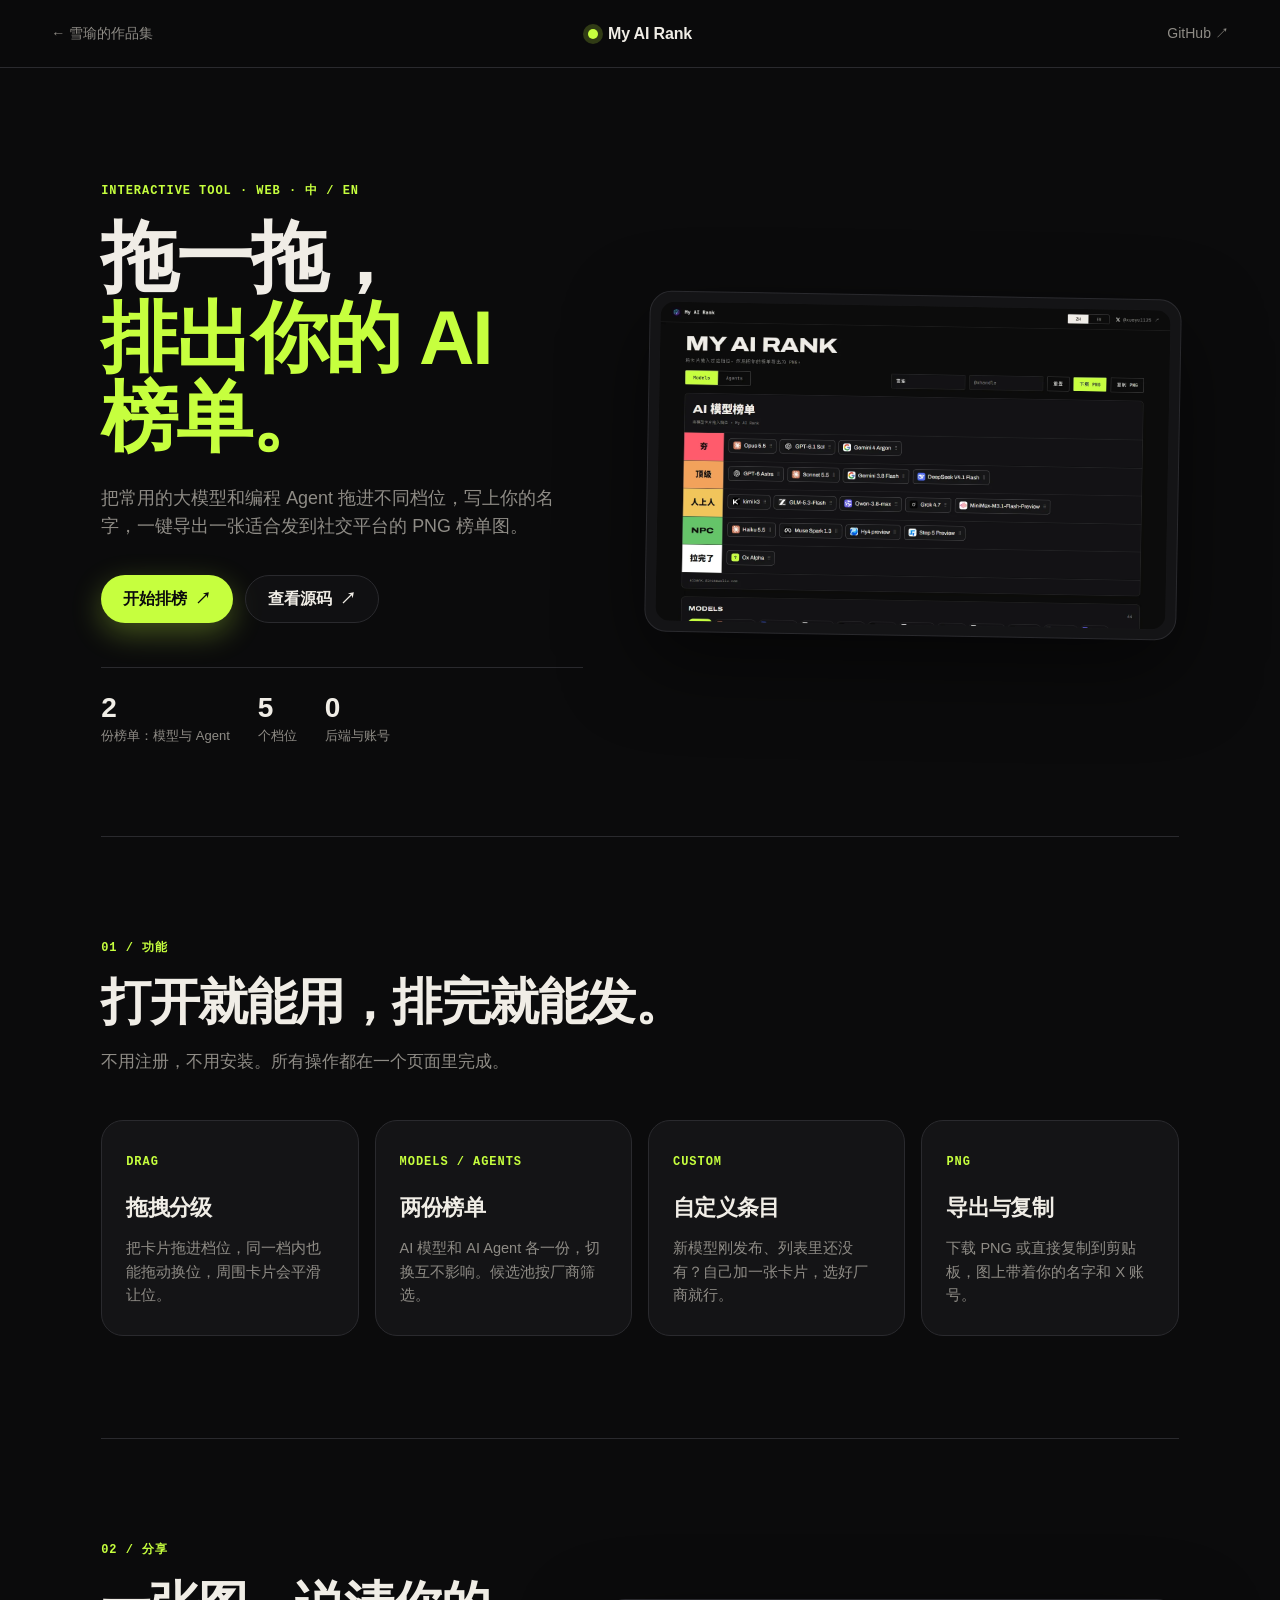
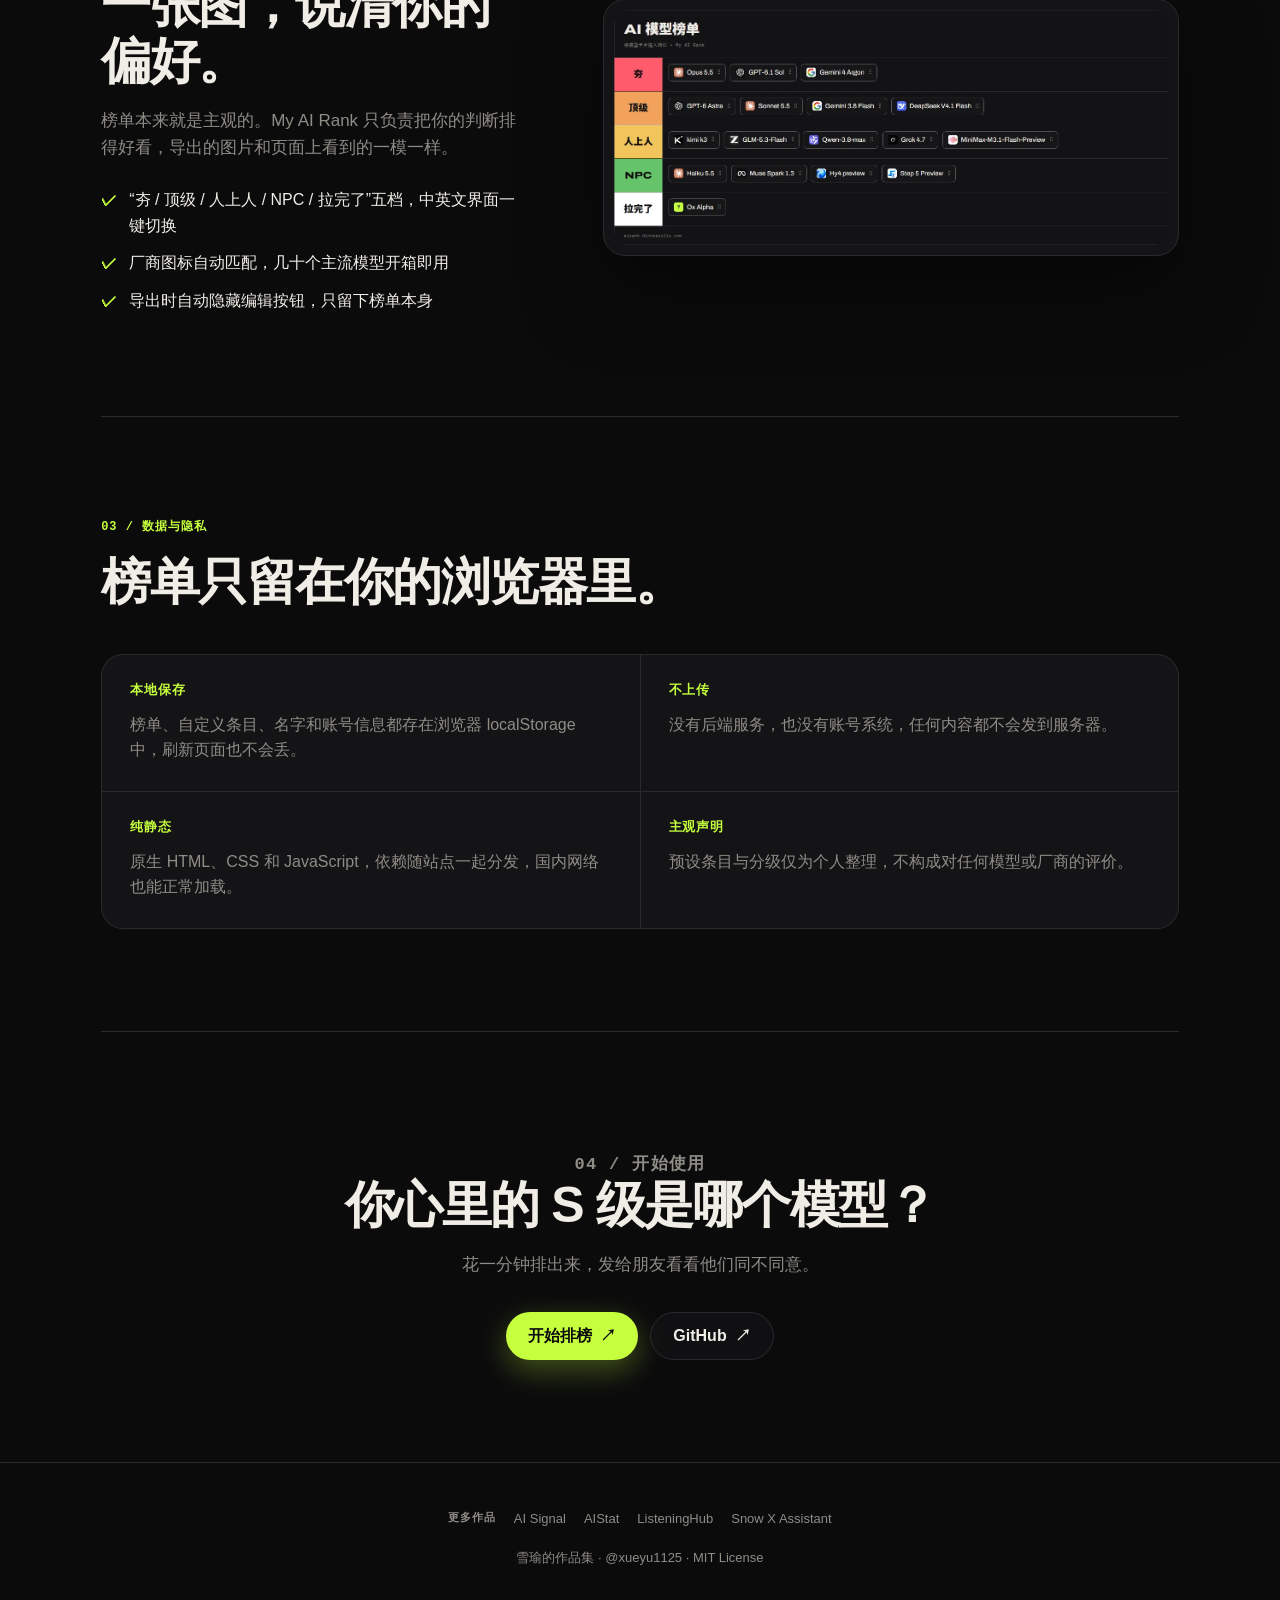
==== ai-rank/index.html @ 61bb30a6 "feat: 每个作品新增产品介绍页，整行展示 AI 排行榜与 AIStat，移除 About 区" ====
<!doctype html>
<html lang="zh-CN">
<head>
  <meta charset="UTF-8">
  <meta name="viewport" content="width=device-width, initial-scale=1">
  <meta name="description" content="My AI Rank：在浏览器里拖拽排出你的 AI 模型与 Agent 分级榜单，一键导出 PNG。纯静态，数据只存本地。">
  <meta name="theme-color" content="#0b0b0c">
  <title>My AI Rank — 拖一拖，排出你的 AI 榜单</title>
  <link rel="icon" href="../assets/favicon.svg?v=4" type="image/svg+xml">
  <link rel="stylesheet" href="../assets/product.css">
</head>
<body class="theme-rank">
  <a class="skip-link" href="#main">跳到主要内容</a>

  <header class="bar">
    <a class="back" href="../#work"><span aria-hidden="true">←</span> 雪瑜的作品集</a>
    <a class="product" href="#top"><span class="product-dot" aria-hidden="true"></span><span>My AI Rank</span></a>
    <a class="bar-link" href="https://github.com/Andrew-liu/ai-rank" target="_blank" rel="noopener noreferrer">GitHub <span aria-hidden="true">↗</span></a>
  </header>

  <main id="main">
    <section class="hero" id="top" aria-labelledby="hero-title">
      <div class="hero-copy">
        <p class="eyebrow">Interactive tool · Web · 中 / EN</p>
        <h1 id="hero-title">拖一拖，<br><span>排出你的 AI 榜单。</span></h1>
        <p class="lead">把常用的大模型和编程 Agent 拖进不同档位，写上你的名字，一键导出一张适合发到社交平台的 PNG 榜单图。</p>
        <div class="actions">
          <a class="btn btn-primary" href="https://airank.dinosaurliu.com/" target="_blank" rel="noopener noreferrer">开始排榜 <span aria-hidden="true">↗</span></a>
          <a class="btn btn-ghost" href="https://github.com/Andrew-liu/ai-rank" target="_blank" rel="noopener noreferrer">查看源码 <span aria-hidden="true">↗</span></a>
        </div>
        <ul class="facts" aria-label="项目特点">
          <li><b>2</b><span>份榜单：模型与 Agent</span></li>
          <li><b>5</b><span>个档位</span></li>
          <li><b>0</b><span>后端与账号</span></li>
        </ul>
      </div>
      <figure class="shot">
        <img src="images/hero.webp" width="1440" height="900" alt="My AI Rank 界面：五个档位中摆放着多个 AI 模型卡片">
      </figure>
    </section>

    <section class="section" aria-labelledby="features-title">
      <div class="section-head">
        <p class="kicker">01 / 功能</p>
        <h2 id="features-title">打开就能用，排完就能发。</h2>
        <p>不用注册，不用安装。所有操作都在一个页面里完成。</p>
      </div>
      <div class="features">
        <article class="feature">
          <span class="feature-num">DRAG</span>
          <h3>拖拽分级</h3>
          <p>把卡片拖进档位，同一档内也能拖动换位，周围卡片会平滑让位。</p>
        </article>
        <article class="feature">
          <span class="feature-num">MODELS / AGENTS</span>
          <h3>两份榜单</h3>
          <p>AI 模型和 AI Agent 各一份，切换互不影响。候选池按厂商筛选。</p>
        </article>
        <article class="feature">
          <span class="feature-num">CUSTOM</span>
          <h3>自定义条目</h3>
          <p>新模型刚发布、列表里还没有？自己加一张卡片，选好厂商就行。</p>
        </article>
        <article class="feature">
          <span class="feature-num">PNG</span>
          <h3>导出与复制</h3>
          <p>下载 PNG 或直接复制到剪贴板，图上带着你的名字和 X 账号。</p>
        </article>
      </div>
    </section>

    <section class="section split reverse" aria-labelledby="share-title">
      <div class="split-copy">
        <p class="kicker">02 / 分享</p>
        <h2 id="share-title">一张图，说清你的偏好。</h2>
        <p>榜单本来就是主观的。My AI Rank 只负责把你的判断排得好看，导出的图片和页面上看到的一模一样。</p>
        <ul class="ticks">
          <li>“夯 / 顶级 / 人上人 / NPC / 拉完了”五档，中英文界面一键切换</li>
          <li>厂商图标自动匹配，几十个主流模型开箱即用</li>
          <li>导出时自动隐藏编辑按钮，只留下榜单本身</li>
        </ul>
      </div>
      <figure class="shot">
        <img src="images/board.webp" width="1295" height="551" alt="导出前的 AI 模型榜单特写" loading="lazy">
      </figure>
    </section>

    <section class="section" aria-labelledby="privacy-title">
      <div class="section-head">
        <p class="kicker">03 / 数据与隐私</p>
        <h2 id="privacy-title">榜单只留在你的浏览器里。</h2>
      </div>
      <dl class="info-grid">
        <div><dt>本地保存</dt><dd>榜单、自定义条目、名字和账号信息都存在浏览器 localStorage 中，刷新页面也不会丢。</dd></div>
        <div><dt>不上传</dt><dd>没有后端服务，也没有账号系统，任何内容都不会发到服务器。</dd></div>
        <div><dt>纯静态</dt><dd>原生 HTML、CSS 和 JavaScript，依赖随站点一起分发，国内网络也能正常加载。</dd></div>
        <div><dt>主观声明</dt><dd>预设条目与分级仅为个人整理，不构成对任何模型或厂商的评价。</dd></div>
      </dl>
    </section>

    <section class="section cta" aria-labelledby="cta-title">
      <p class="kicker">04 / 开始使用</p>
      <h2 id="cta-title">你心里的 S 级是哪个模型？</h2>
      <p>花一分钟排出来，发给朋友看看他们同不同意。</p>
      <div class="actions center">
        <a class="btn btn-primary" href="https://airank.dinosaurliu.com/" target="_blank" rel="noopener noreferrer">开始排榜 <span aria-hidden="true">↗</span></a>
        <a class="btn btn-ghost" href="https://github.com/Andrew-liu/ai-rank" target="_blank" rel="noopener noreferrer">GitHub <span aria-hidden="true">↗</span></a>
      </div>
    </section>
  </main>

  <footer class="foot">
    <p class="more"><span>更多作品</span><a href="../ai-signal/">AI Signal</a><a href="../aistat/">AIStat</a><a href="../listeninghub/">ListeningHub</a><a href="../snow-x-assistant/">Snow X Assistant</a></p>
    <p><a href="../">雪瑜的作品集</a> · <a href="https://x.com/xueyu1125" target="_blank" rel="noopener noreferrer">@xueyu1125</a> · <a href="https://github.com/Andrew-liu/ai-rank/blob/main/LICENSE" target="_blank" rel="noopener noreferrer">MIT License</a></p>
  </footer>
</body>
</html>
---- assets/product.css ----
/* Shared stylesheet for portfolio product pages. Each page picks a theme via a body class. */
:root {
  --max: 1180px;
  --pad: clamp(20px, 4vw, 56px);
  --radius: 22px;
  --body: "Aptos", "Segoe UI", "PingFang SC", "Microsoft YaHei", sans-serif;
  --mono: "Cascadia Mono", "SFMono-Regular", Consolas, monospace;
  --display: "Arial Narrow", "Aptos Display", "PingFang SC", "Microsoft YaHei", sans-serif;
}

.theme-signal {
  --bg: #f5f0e6; --surface: #fbf8f1; --ink: #1a1712; --muted: #6b6357; --line: #d8cfbf;
  --accent: #b3261e; --accent-ink: #ffffff; --shadow: rgb(26 23 18 / .14); --bar: rgb(245 240 230 / .86);
  --display: "Songti SC", "Noto Serif SC", "Source Han Serif SC", "SimSun", Georgia, serif;
  --glow: radial-gradient(900px 520px at 85% -10%, rgb(179 38 30 / .08), transparent 60%);
}
.theme-rank {
  --bg: #0b0b0c; --surface: #141416; --ink: #f0ede6; --muted: #8f8c86; --line: #2a2a2e;
  --accent: #c6ff3e; --accent-ink: #0b0b0c; --shadow: rgb(0 0 0 / .5); --bar: rgb(11 11 12 / .84);
  --glow: radial-gradient(900px 520px at 85% -10%, rgb(198 255 62 / .1), transparent 60%);
}
.theme-aistat {
  --bg: #0f1d28; --surface: #172836; --ink: #eef4f8; --muted: #8da3b1; --line: #2a3f4e;
  --accent: #63d7e6; --accent-ink: #08202a; --shadow: rgb(2 10 16 / .5); --bar: rgb(15 29 40 / .84);
  --glow: radial-gradient(900px 520px at 85% -10%, rgb(99 215 230 / .16), transparent 60%);
}
.theme-listening {
  --bg: #f4f7fb; --surface: #ffffff; --ink: #172033; --muted: #5d6b82; --line: #dde4ef;
  --accent: #3f5ae6; --accent-ink: #ffffff; --shadow: rgb(23 32 51 / .12); --bar: rgb(244 247 251 / .86);
  --glow: radial-gradient(900px 520px at 90% -10%, rgb(192 79 216 / .12), transparent 60%), radial-gradient(800px 500px at 0% 0%, rgb(63 90 230 / .12), transparent 60%);
}

* { box-sizing: border-box; }
html { scroll-behavior: smooth; }
body {
  margin: 0;
  color: var(--ink);
  background: var(--glow), var(--bg);
  font-family: var(--body);
  line-height: 1.6;
  overflow-x: hidden;
}
a { color: inherit; text-decoration: none; }
img { display: block; max-width: 100%; height: auto; }
code { padding: 2px 6px; border-radius: 6px; background: color-mix(in srgb, var(--ink) 9%, transparent); font: .9em var(--mono); }
::selection { color: var(--accent-ink); background: var(--accent); }

.skip-link { position: fixed; z-index: 100; left: 16px; top: 12px; padding: 10px 14px; color: var(--accent-ink); background: var(--accent); transform: translateY(-150%); }
.skip-link:focus { transform: translateY(0); }

.bar {
  position: sticky;
  top: 0;
  z-index: 50;
  display: grid;
  grid-template-columns: 1fr auto 1fr;
  align-items: center;
  height: 68px;
  padding-inline: var(--pad);
  border-bottom: 1px solid var(--line);
  background: var(--bar);
  backdrop-filter: blur(14px);
}
.back, .bar-link { color: var(--muted); font-size: 14px; transition: color .2s ease; }
.back:hover, .bar-link:hover { color: var(--ink); }
.bar-link { justify-self: end; }
.product { display: inline-flex; align-items: center; gap: 10px; font-weight: 750; letter-spacing: -.01em; }
.product-dot { width: 10px; height: 10px; border-radius: 50%; background: var(--accent); box-shadow: 0 0 0 5px color-mix(in srgb, var(--accent) 20%, transparent); }

main { width: min(100%, var(--max)); margin-inline: auto; padding-inline: var(--pad); }

.hero {
  display: grid;
  grid-template-columns: minmax(0, .95fr) minmax(0, 1.05fr);
  gap: clamp(32px, 5vw, 72px);
  align-items: center;
  padding-block: clamp(56px, 9vw, 120px) clamp(48px, 7vw, 96px);
}
.eyebrow, .kicker { margin: 0 0 18px; color: var(--accent); font: 700 12px/1.4 var(--mono); letter-spacing: .08em; text-transform: uppercase; }
.theme-signal .eyebrow, .theme-signal .kicker, .theme-listening .eyebrow, .theme-listening .kicker { color: var(--accent); }
h1, h2, h3 { margin: 0; font-family: var(--display); letter-spacing: -.03em; }
h1 { font-size: clamp(42px, 6vw, 80px); line-height: 1.04; }
h1 span { color: var(--accent); }
.theme-listening h1 span { background: linear-gradient(90deg, #3f5ae6, #c04fd8); -webkit-background-clip: text; background-clip: text; color: transparent; }
.theme-signal h1, .theme-signal h2 { letter-spacing: -.01em; }
.lead { max-width: 520px; margin: 26px 0 0; color: var(--muted); font-size: clamp(16px, 1.4vw, 18px); }

.actions { display: flex; flex-wrap: wrap; gap: 12px; margin-top: 34px; }
.actions.center { justify-content: center; }
.btn { display: inline-flex; align-items: center; gap: 8px; min-height: 48px; padding: 0 22px; border-radius: 999px; font-weight: 700; transition: transform .2s ease, filter .2s ease, border-color .2s ease; }
.btn:hover { transform: translateY(-2px); }
.btn-primary { color: var(--accent-ink); background: var(--accent); box-shadow: 0 10px 30px color-mix(in srgb, var(--accent) 30%, transparent); }
.btn-primary:hover { filter: brightness(1.08); }
.btn-ghost { border: 1px solid var(--line); background: color-mix(in srgb, var(--surface) 60%, transparent); }
.btn-ghost:hover { border-color: var(--muted); }

.facts { display: flex; flex-wrap: wrap; gap: 28px; margin: 44px 0 0; padding: 26px 0 0; border-top: 1px solid var(--line); list-style: none; }
.facts li { display: grid; gap: 4px; }
.facts b { font: 700 28px/1 var(--display); }
.facts span { color: var(--muted); font-size: 13px; }

.shot { margin: 0; padding: 10px; border: 1px solid var(--line); border-radius: var(--radius); background: var(--surface); box-shadow: 0 30px 80px var(--shadow); }
.shot img { border-radius: 14px; }
.hero .shot { transform: rotate(1deg); transition: transform .4s ease; }
.hero .shot:hover { transform: rotate(0) translateY(-4px); }
.shot.portrait { justify-self: center; max-width: 400px; }

.section { padding-block: clamp(56px, 8vw, 104px); border-top: 1px solid var(--line); }
.section-head { max-width: 680px; margin-bottom: 44px; }
.section-head p:not(.kicker), .split-copy > p:not(.kicker) { margin: 18px 0 0; color: var(--muted); font-size: 17px; }
h2 { font-size: clamp(30px, 4vw, 50px); line-height: 1.12; }

.features { display: grid; grid-template-columns: repeat(auto-fit, minmax(230px, 1fr)); gap: 16px; }
.feature { padding: 26px 24px 28px; border: 1px solid var(--line); border-radius: var(--radius); background: var(--surface); transition: transform .25s ease, border-color .25s ease; }
.feature:hover { transform: translateY(-4px); border-color: color-mix(in srgb, var(--accent) 60%, var(--line)); }
.feature-num { color: var(--accent); font: 700 12px/1 var(--mono); letter-spacing: .08em; }
.feature h3 { margin-top: 18px; font-size: 22px; }
.feature p { margin: 12px 0 0; color: var(--muted); font-size: 14.5px; }

.split { display: grid; grid-template-columns: minmax(0, 1.15fr) minmax(0, .85fr); gap: clamp(36px, 6vw, 88px); align-items: center; }
.split.reverse { grid-template-columns: minmax(0, .85fr) minmax(0, 1.15fr); }
.ticks { display: grid; gap: 12px; margin: 26px 0 0; padding: 0; list-style: none; }
.ticks li { position: relative; padding-left: 28px; }
.ticks li::before { content: "✓"; position: absolute; left: 0; top: 0; color: var(--accent); font-weight: 800; }

.pipeline { display: grid; grid-template-columns: repeat(5, minmax(0, 1fr)); gap: 12px; margin: 0; padding: 0; list-style: none; counter-reset: step; }
.pipeline li { counter-increment: step; position: relative; display: grid; align-content: start; gap: 8px; padding: 22px 20px; border: 1px solid var(--line); border-radius: 18px; background: var(--surface); }
.pipeline li::before { content: "0" counter(step); color: var(--accent); font: 700 12px/1 var(--mono); }
.pipeline li:not(:last-child)::after { content: "→"; position: absolute; right: -11px; top: 50%; z-index: 1; display: grid; width: 22px; height: 22px; place-items: center; border-radius: 50%; color: var(--accent-ink); background: var(--accent); font-size: 12px; transform: translateY(-50%); }
.pipeline b { font-size: 16px; }
.pipeline span { color: var(--muted); font-size: 13.5px; }

.info-grid { display: grid; grid-template-columns: repeat(2, minmax(0, 1fr)); gap: 1px; margin: 0; border: 1px solid var(--line); border-radius: var(--radius); overflow: hidden; background: var(--line); }
.info-grid div { padding: 28px; background: var(--surface); }
.info-grid dt { color: var(--accent); font: 700 13px/1.3 var(--mono); letter-spacing: .06em; }
.info-grid dd { margin: 12px 0 0; color: var(--muted); }

.steps { display: grid; grid-template-columns: repeat(auto-fit, minmax(210px, 1fr)); gap: 16px; margin: 0; padding: 0; list-style: none; counter-reset: step; }
.steps li { counter-increment: step; display: grid; align-content: start; gap: 10px; padding: 24px; border: 1px solid var(--line); border-radius: var(--radius); }
.steps li::before { content: "0" counter(step); color: var(--accent); font: 700 13px/1 var(--mono); }
.steps b { font-size: 18px; }
.steps span { color: var(--muted); font-size: 14.5px; }
.steps a, .note a { color: var(--accent); }
.steps a:hover, .note a:hover { text-decoration: underline; }
.theme-rank .steps a, .theme-aistat .steps a { text-decoration: underline; text-underline-offset: 3px; }

.note { margin: 24px 0 0; padding: 16px 20px; border-left: 3px solid var(--accent); border-radius: 0 12px 12px 0; color: var(--muted); background: var(--surface); font-size: 14.5px; }

.cta { text-align: center; }
.cta h2 { max-width: 760px; margin-inline: auto; }
.cta p { max-width: 560px; margin: 18px auto 0; color: var(--muted); font-size: 17px; }

.foot { padding: 40px var(--pad) 56px; border-top: 1px solid var(--line); color: var(--muted); font-size: 13px; text-align: center; }
.foot p { margin: 6px 0; }
.foot a:hover { color: var(--ink); }
.more { display: flex; flex-wrap: wrap; justify-content: center; gap: 8px 18px; margin-bottom: 18px !important; }
.more span { font: 700 11px/1.8 var(--mono); letter-spacing: .08em; text-transform: uppercase; }

@media (max-width: 980px) {
  .hero, .split, .split.reverse { grid-template-columns: 1fr; }
  .split .shot { order: -1; }
  .hero .shot { transform: none; }
  .pipeline { grid-template-columns: 1fr; }
  .pipeline li:not(:last-child)::after { content: "↓"; right: auto; left: 50%; top: auto; bottom: -11px; transform: translateX(-50%); }
}

@media (max-width: 620px) {
  .bar { grid-template-columns: auto 1fr auto; gap: 12px; }
  .product span:last-child { display: none; }
  .product { justify-self: center; }
  .info-grid { grid-template-columns: 1fr; }
  .facts { gap: 22px; }
}

@media (prefers-reduced-motion: reduce) {
  *, *::before, *::after { transition: none !important; }
  html { scroll-behavior: auto; }
}
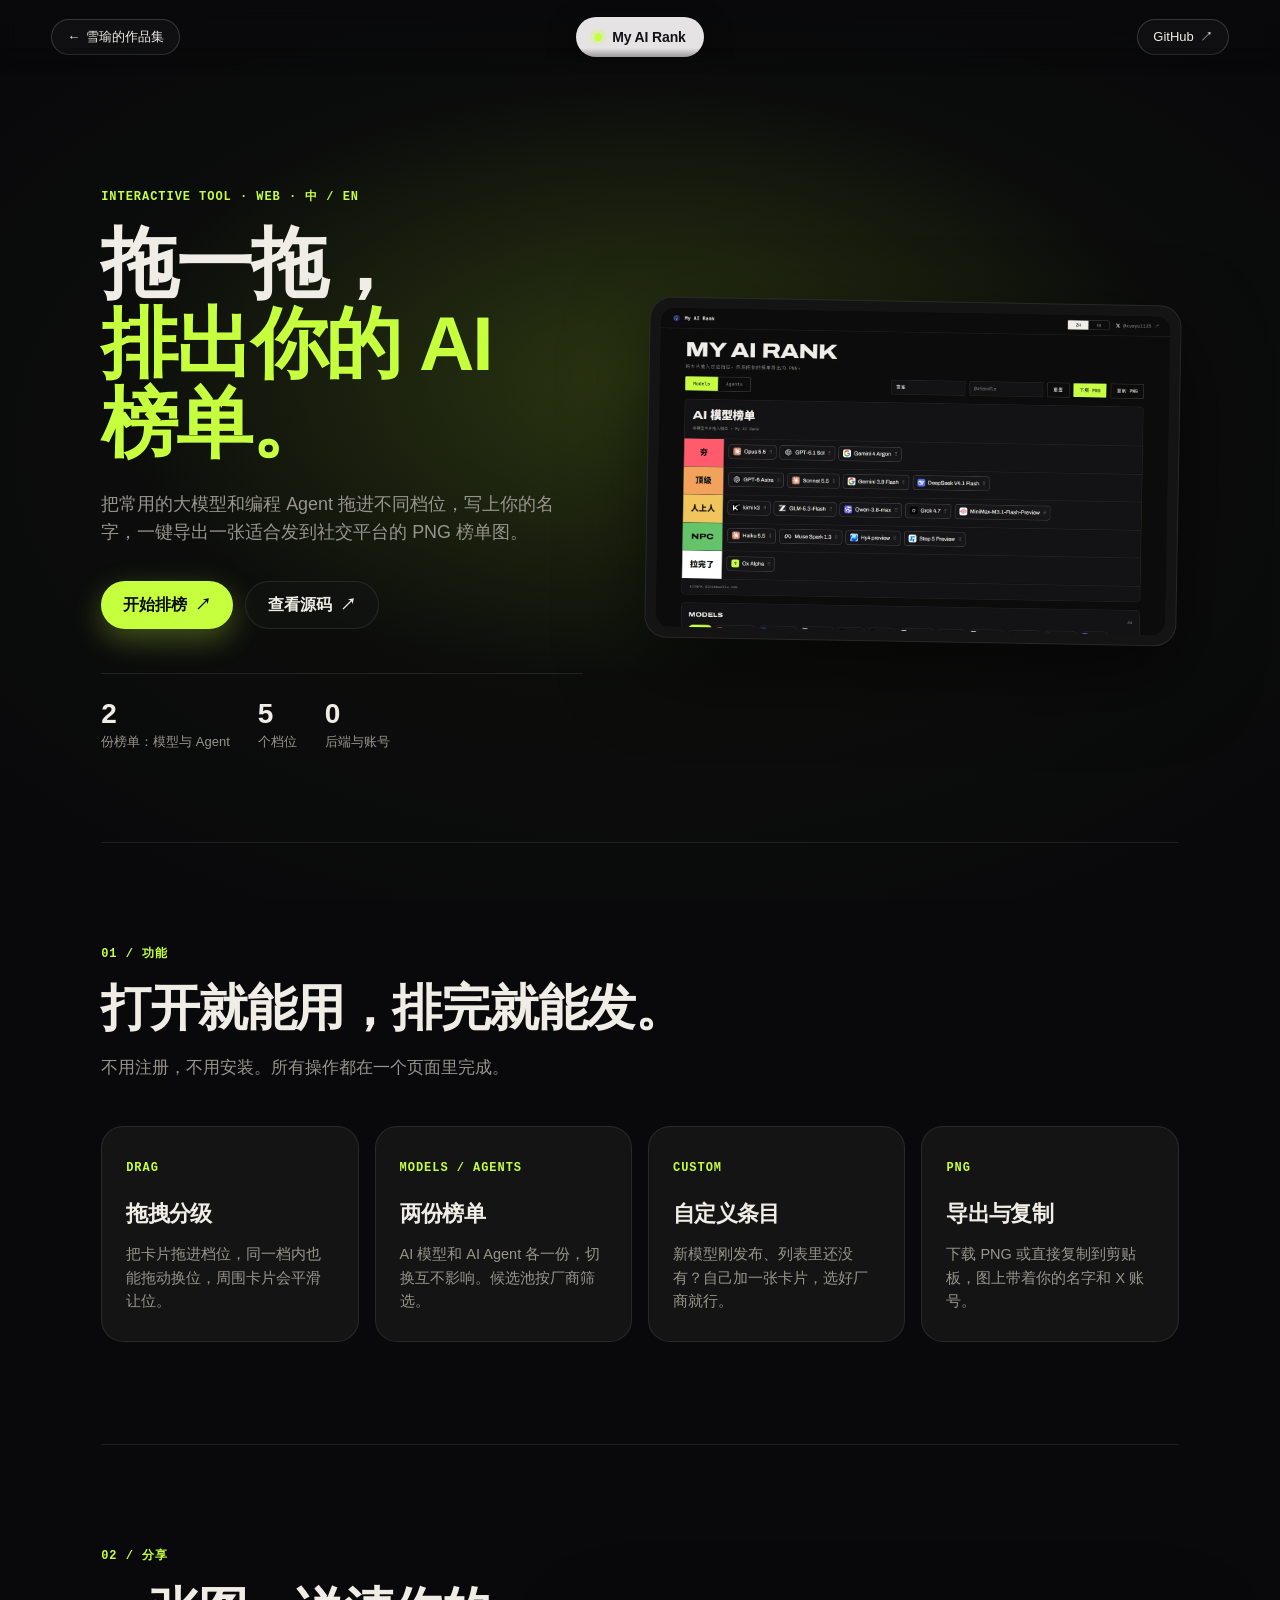
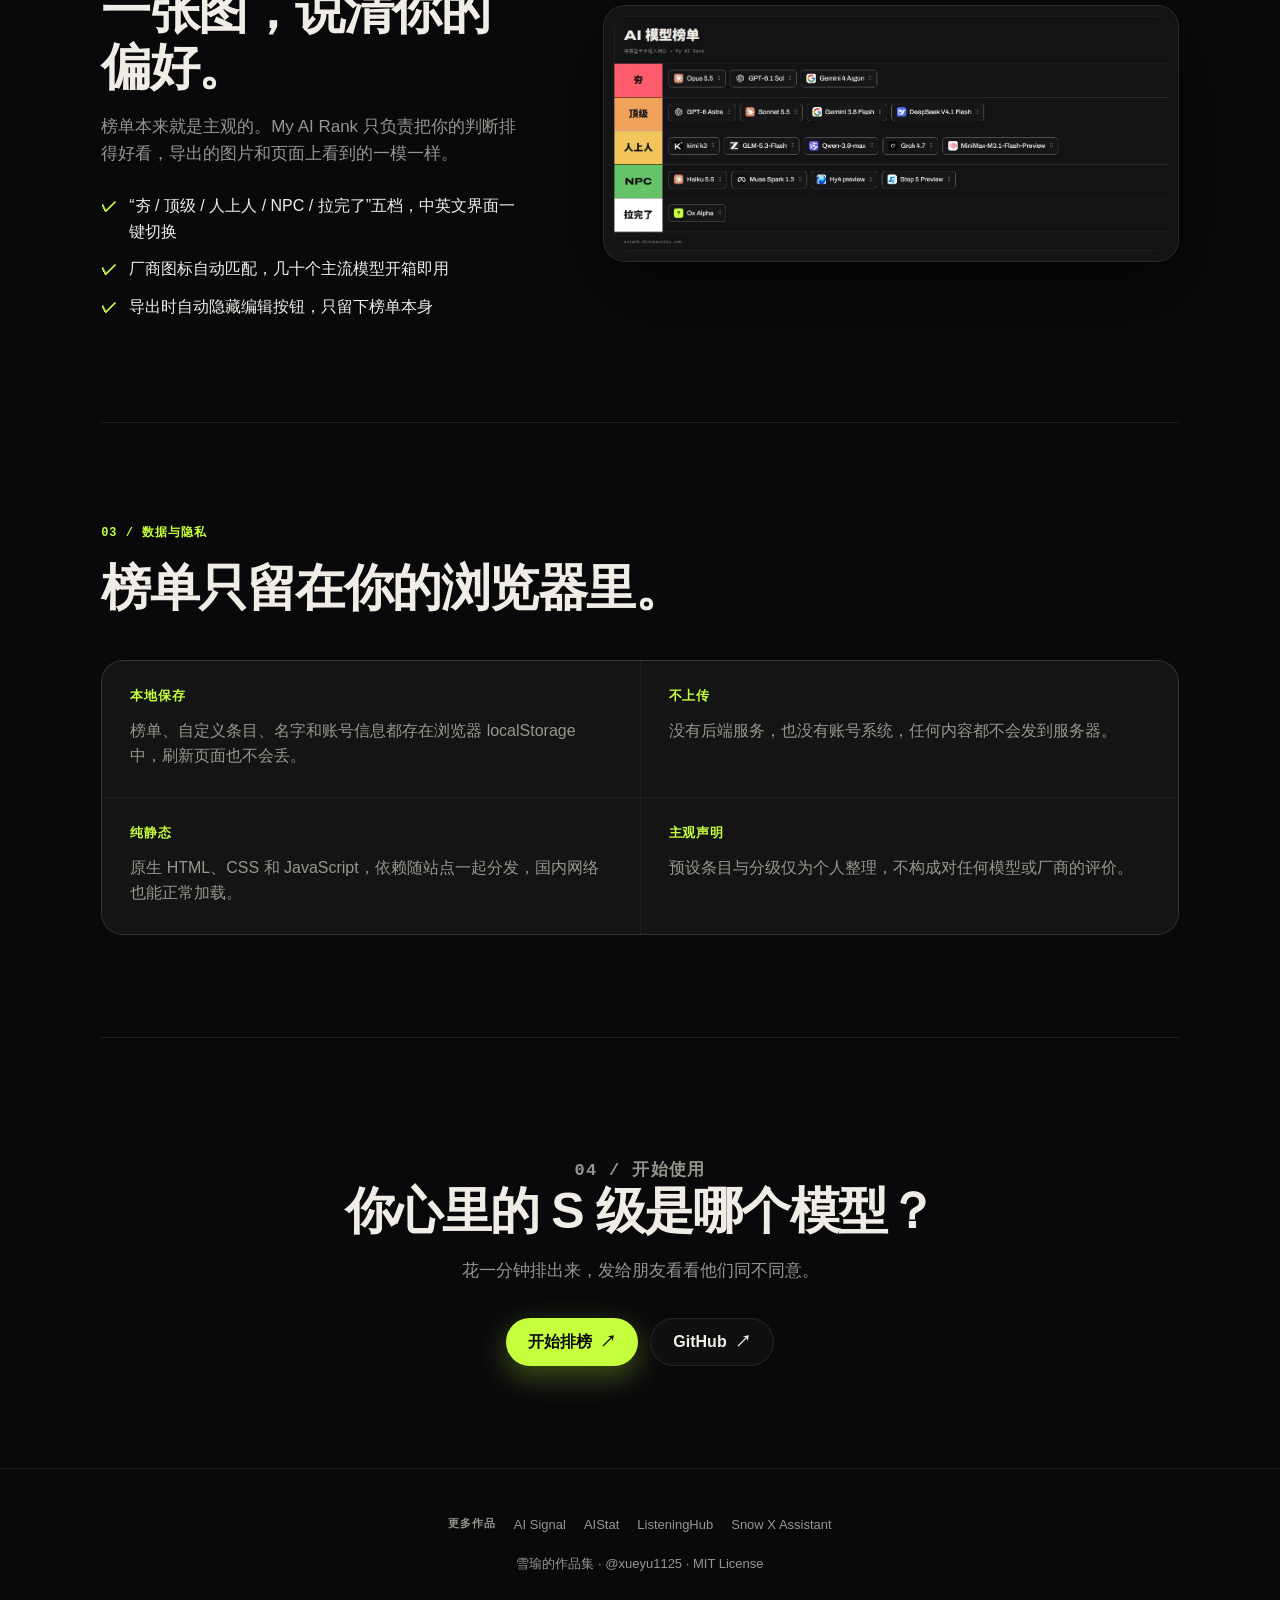
==== commit 4fdc38e9: "feat: 全站改为深色晚霞视觉，首页像素标题与作品集玻璃卡片 - 首页首屏改为单列居中构图，背景使用本地压缩的循环视频与封面帧，标题用 Fusion Pixel 点阵渲染，字体字号对齐参考站  - " ====
--- a/ai-rank/index.html
+++ b/ai-rank/index.html
@@ -4,8 +4,20 @@
   <meta charset="UTF-8">
   <meta name="viewport" content="width=device-width, initial-scale=1">
   <meta name="description" content="My AI Rank：在浏览器里拖拽排出你的 AI 模型与 Agent 分级榜单，一键导出 PNG。纯静态，数据只存本地。">
-  <meta name="theme-color" content="#0b0b0c">
+  <meta name="theme-color" content="#09090b">
   <title>My AI Rank — 拖一拖，排出你的 AI 榜单</title>
+  <link rel="canonical" href="https://www.dinosaurliu.com/ai-rank/">
+  <meta property="og:type" content="website">
+  <meta property="og:site_name" content="雪瑜的作品集">
+  <meta property="og:title" content="My AI Rank — 拖一拖，排出你的 AI 榜单">
+  <meta property="og:description" content="My AI Rank：在浏览器里拖拽排出你的 AI 模型与 Agent 分级榜单，一键导出 PNG。纯静态，数据只存本地。">
+  <meta property="og:url" content="https://www.dinosaurliu.com/ai-rank/">
+  <meta property="og:image" content="https://www.dinosaurliu.com/ai-rank/images/og.jpg">
+  <meta property="og:image:width" content="1200">
+  <meta property="og:image:height" content="630">
+  <meta name="twitter:card" content="summary_large_image">
+  <meta name="twitter:site" content="@xueyu1125">
+  <meta name="twitter:image" content="https://www.dinosaurliu.com/ai-rank/images/og.jpg">
   <link rel="icon" href="../assets/favicon.svg?v=4" type="image/svg+xml">
   <link rel="stylesheet" href="../assets/product.css">
 </head>
--- a/assets/product.css
+++ b/assets/product.css
@@ -8,38 +8,44 @@
   --display: "Arial Narrow", "Aptos Display", "PingFang SC", "Microsoft YaHei", sans-serif;
 }
 
+/* All product pages share the home page backdrop (near-black + centered glow); only the glow hue and accent follow the product. */
 .theme-signal {
-  --bg: #f5f0e6; --surface: #fbf8f1; --ink: #1a1712; --muted: #6b6357; --line: #d8cfbf;
-  --accent: #b3261e; --accent-ink: #ffffff; --shadow: rgb(26 23 18 / .14); --bar: rgb(245 240 230 / .86);
+  --bg: #09090b; --surface: #141215; --ink: #f2ede6; --muted: #a39b90; --line: rgb(255 255 255 / .09);
+  --accent: #ff5a4e; --accent-ink: #160806; --shadow: rgb(0 0 0 / .55); --bar: rgb(9 9 11 / .78);
   --display: "Songti SC", "Noto Serif SC", "Source Han Serif SC", "SimSun", Georgia, serif;
-  --glow: radial-gradient(900px 520px at 85% -10%, rgb(179 38 30 / .08), transparent 60%);
+  --glow-rgb: 179 48 38;
 }
 .theme-rank {
-  --bg: #0b0b0c; --surface: #141416; --ink: #f0ede6; --muted: #8f8c86; --line: #2a2a2e;
-  --accent: #c6ff3e; --accent-ink: #0b0b0c; --shadow: rgb(0 0 0 / .5); --bar: rgb(11 11 12 / .84);
-  --glow: radial-gradient(900px 520px at 85% -10%, rgb(198 255 62 / .1), transparent 60%);
+  --bg: #09090b; --surface: #131413; --ink: #f0ede6; --muted: #98958e; --line: rgb(255 255 255 / .09);
+  --accent: #c6ff3e; --accent-ink: #0b0b0c; --shadow: rgb(0 0 0 / .55); --bar: rgb(9 9 11 / .78);
+  --glow-rgb: 120 160 30;
 }
 .theme-aistat {
-  --bg: #0f1d28; --surface: #172836; --ink: #eef4f8; --muted: #8da3b1; --line: #2a3f4e;
-  --accent: #63d7e6; --accent-ink: #08202a; --shadow: rgb(2 10 16 / .5); --bar: rgb(15 29 40 / .84);
-  --glow: radial-gradient(900px 520px at 85% -10%, rgb(99 215 230 / .16), transparent 60%);
+  --bg: #09090b; --surface: #111618; --ink: #eef4f8; --muted: #93a6b2; --line: rgb(255 255 255 / .09);
+  --accent: #63d7e6; --accent-ink: #08202a; --shadow: rgb(0 0 0 / .55); --bar: rgb(9 9 11 / .78);
+  --glow-rgb: 40 140 160;
 }
 .theme-listening {
-  --bg: #f4f7fb; --surface: #ffffff; --ink: #172033; --muted: #5d6b82; --line: #dde4ef;
-  --accent: #3f5ae6; --accent-ink: #ffffff; --shadow: rgb(23 32 51 / .12); --bar: rgb(244 247 251 / .86);
-  --glow: radial-gradient(900px 520px at 90% -10%, rgb(192 79 216 / .12), transparent 60%), radial-gradient(800px 500px at 0% 0%, rgb(63 90 230 / .12), transparent 60%);
+  --bg: #09090b; --surface: #121219; --ink: #eef0fa; --muted: #9ba2b8; --line: rgb(255 255 255 / .09);
+  --accent: #8b9bff; --accent-ink: #0b0d24; --shadow: rgb(0 0 0 / .55); --bar: rgb(9 9 11 / .78);
+  --glow-rgb: 90 80 200;
 }
 
 * { box-sizing: border-box; }
-html { scroll-behavior: smooth; }
+html { scroll-behavior: smooth; background: var(--bg, #09090b); }
 body {
   margin: 0;
+  min-height: 100vh;
   color: var(--ink);
-  background: var(--glow), var(--bg);
+  background:
+    radial-gradient(ellipse 58vw 46vh at 50% 42%, rgb(var(--glow-rgb) / .26), transparent 72%) fixed,
+    radial-gradient(ellipse 90vw 80vh at 50% 50%, rgb(var(--glow-rgb) / .06), transparent 75%) fixed,
+    var(--bg);
   font-family: var(--body);
   line-height: 1.6;
   overflow-x: hidden;
 }
+body::before { content: ""; position: fixed; inset: 0; z-index: -1; pointer-events: none; background: radial-gradient(ellipse at center, transparent 55%, rgb(0 0 0 / .55)); }
 a { color: inherit; text-decoration: none; }
 img { display: block; max-width: 100%; height: auto; }
 code { padding: 2px 6px; border-radius: 6px; background: color-mix(in srgb, var(--ink) 9%, transparent); font: .9em var(--mono); }
@@ -55,17 +61,18 @@
   display: grid;
   grid-template-columns: 1fr auto 1fr;
   align-items: center;
-  height: 68px;
+  height: 74px;
   padding-inline: var(--pad);
-  border-bottom: 1px solid var(--line);
-  background: var(--bar);
-  backdrop-filter: blur(14px);
+  background: linear-gradient(to bottom, rgb(9 9 11 / .82), rgb(9 9 11 / 0));
+  backdrop-filter: blur(10px);
+  -webkit-mask-image: linear-gradient(to bottom, black 65%, transparent);
+  mask-image: linear-gradient(to bottom, black 65%, transparent);
 }
-.back, .bar-link { color: var(--muted); font-size: 14px; transition: color .2s ease; }
-.back:hover, .bar-link:hover { color: var(--ink); }
+.back, .bar-link { display: inline-flex; align-items: center; gap: 6px; width: max-content; height: 36px; padding: 0 15px; border: 1px solid rgb(255 255 255 / .16); border-radius: 999px; color: var(--ink); background: rgb(255 255 255 / .03); font-size: 13px; transition: border-color .2s ease, background .2s ease; }
+.back:hover, .bar-link:hover { border-color: var(--ink); background: rgb(255 255 255 / .08); }
 .bar-link { justify-self: end; }
-.product { display: inline-flex; align-items: center; gap: 10px; font-weight: 750; letter-spacing: -.01em; }
-.product-dot { width: 10px; height: 10px; border-radius: 50%; background: var(--accent); box-shadow: 0 0 0 5px color-mix(in srgb, var(--accent) 20%, transparent); }
+.product { display: inline-flex; align-items: center; gap: 10px; padding: 9px 18px; border-radius: 999px; color: #141216; background: rgb(245 242 244 / .94); box-shadow: 0 8px 30px rgb(0 0 0 / .35); font-size: 14px; font-weight: 750; letter-spacing: -.01em; }
+.product-dot { width: 8px; height: 8px; border-radius: 50%; background: var(--accent); box-shadow: 0 0 0 4px color-mix(in srgb, var(--accent) 25%, transparent); }
 
 main { width: min(100%, var(--max)); margin-inline: auto; padding-inline: var(--pad); }
 
@@ -81,7 +88,7 @@
 h1, h2, h3 { margin: 0; font-family: var(--display); letter-spacing: -.03em; }
 h1 { font-size: clamp(42px, 6vw, 80px); line-height: 1.04; }
 h1 span { color: var(--accent); }
-.theme-listening h1 span { background: linear-gradient(90deg, #3f5ae6, #c04fd8); -webkit-background-clip: text; background-clip: text; color: transparent; }
+.theme-listening h1 span { background: linear-gradient(90deg, #8b9bff, #e07af0); -webkit-background-clip: text; background-clip: text; color: transparent; }
 .theme-signal h1, .theme-signal h2 { letter-spacing: -.01em; }
 .lead { max-width: 520px; margin: 26px 0 0; color: var(--muted); font-size: clamp(16px, 1.4vw, 18px); }
 
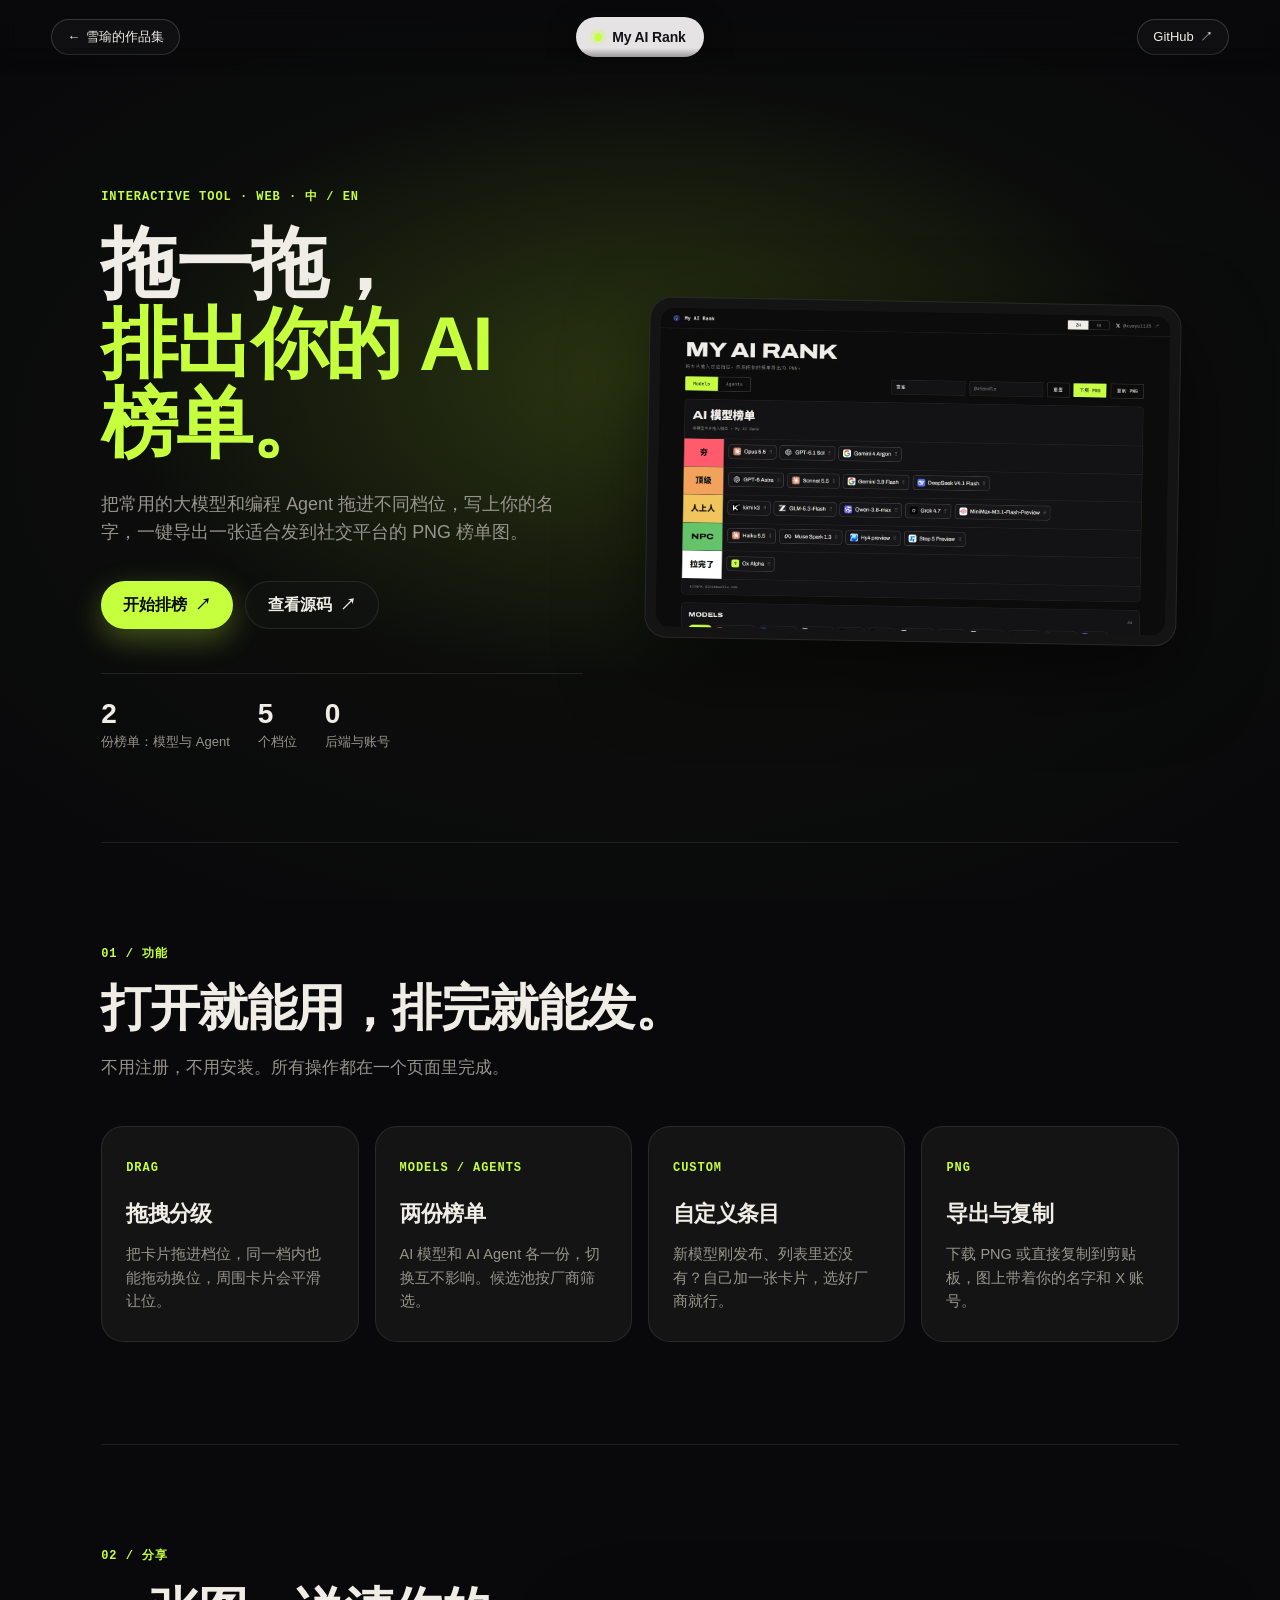
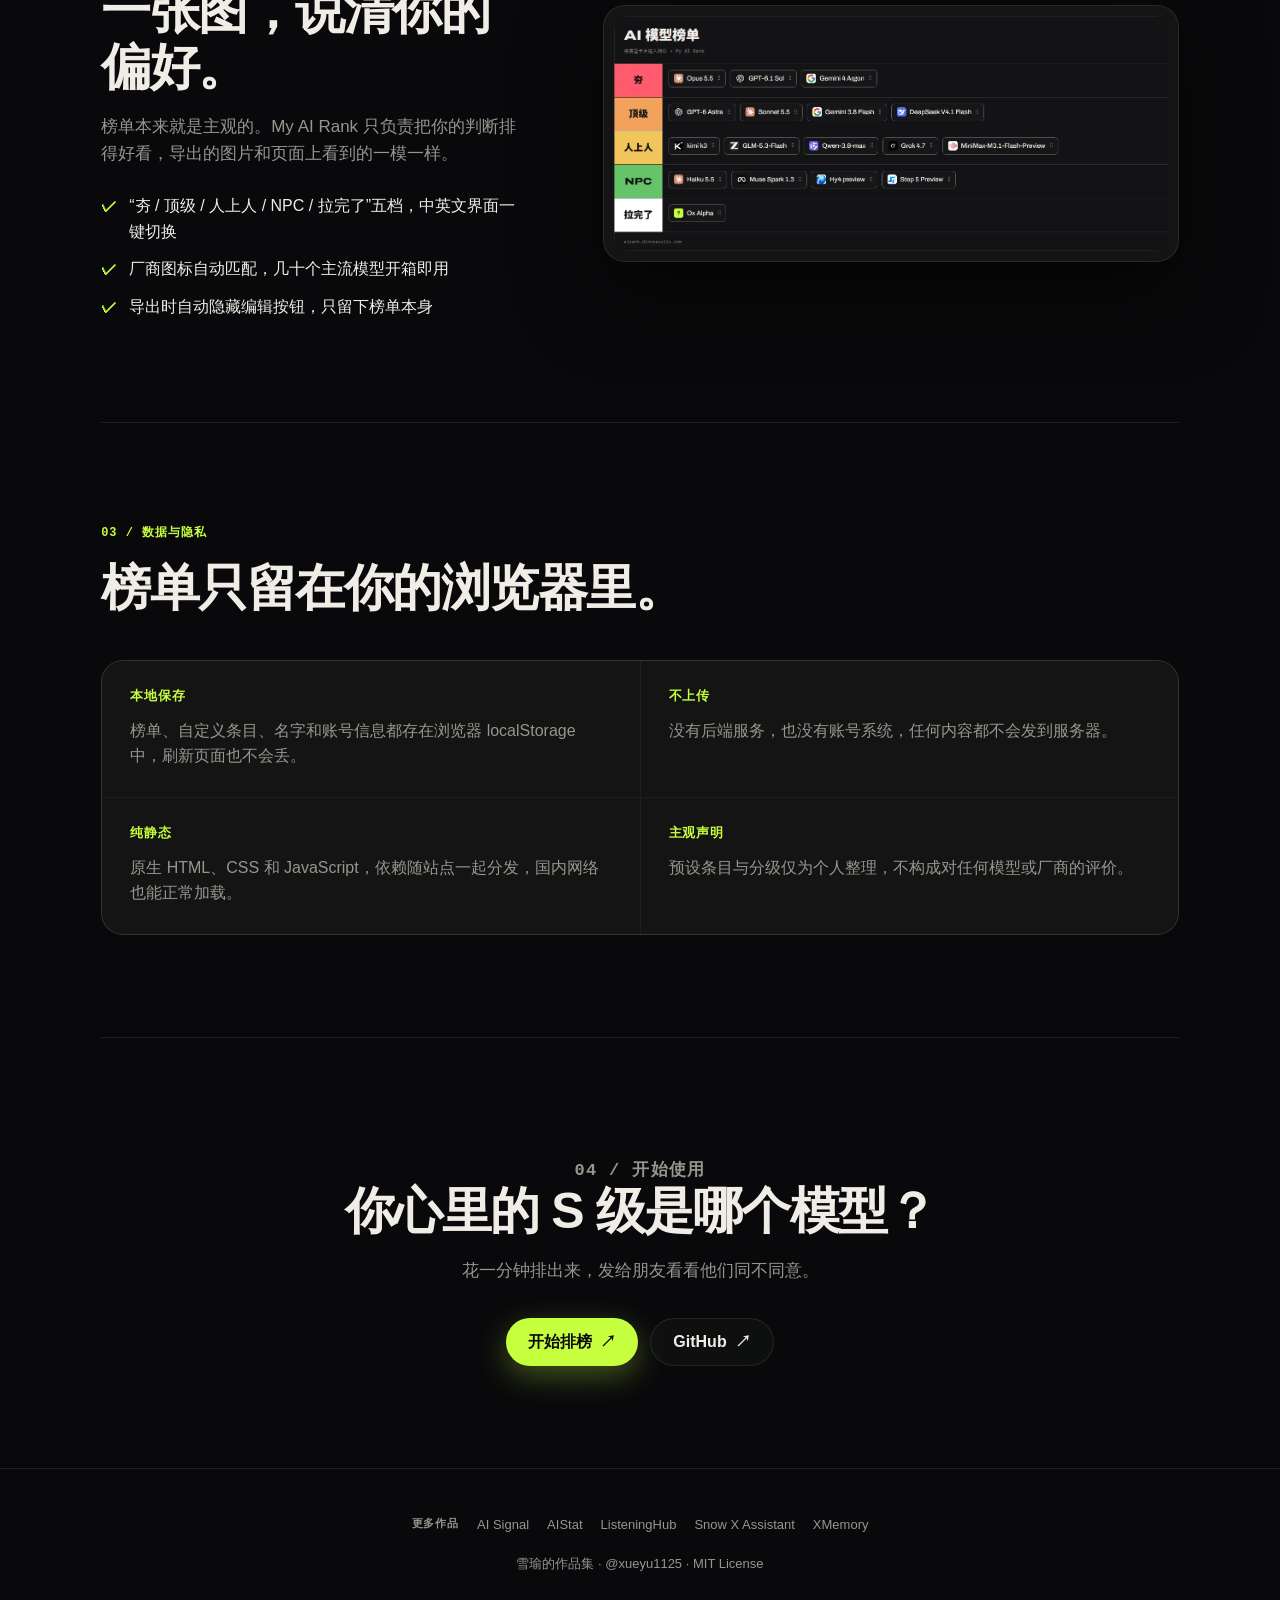
==== commit e23ac604: "feat: 新增 XMemory 产品页，Snow X Assistant 改为 Chrome 网上应用店安装" ====
--- a/ai-rank/index.html
+++ b/ai-rank/index.html
@@ -122,7 +122,7 @@
   </main>
 
   <footer class="foot">
-    <p class="more"><span>更多作品</span><a href="../ai-signal/">AI Signal</a><a href="../aistat/">AIStat</a><a href="../listeninghub/">ListeningHub</a><a href="../snow-x-assistant/">Snow X Assistant</a></p>
+    <p class="more"><span>更多作品</span><a href="../ai-signal/">AI Signal</a><a href="../aistat/">AIStat</a><a href="../listeninghub/">ListeningHub</a><a href="../snow-x-assistant/">Snow X Assistant</a><a href="../xmemory/">XMemory</a></p>
     <p><a href="../">雪瑜的作品集</a> · <a href="https://x.com/xueyu1125" target="_blank" rel="noopener noreferrer">@xueyu1125</a> · <a href="https://github.com/Andrew-liu/ai-rank/blob/main/LICENSE" target="_blank" rel="noopener noreferrer">MIT License</a></p>
   </footer>
 </body>
